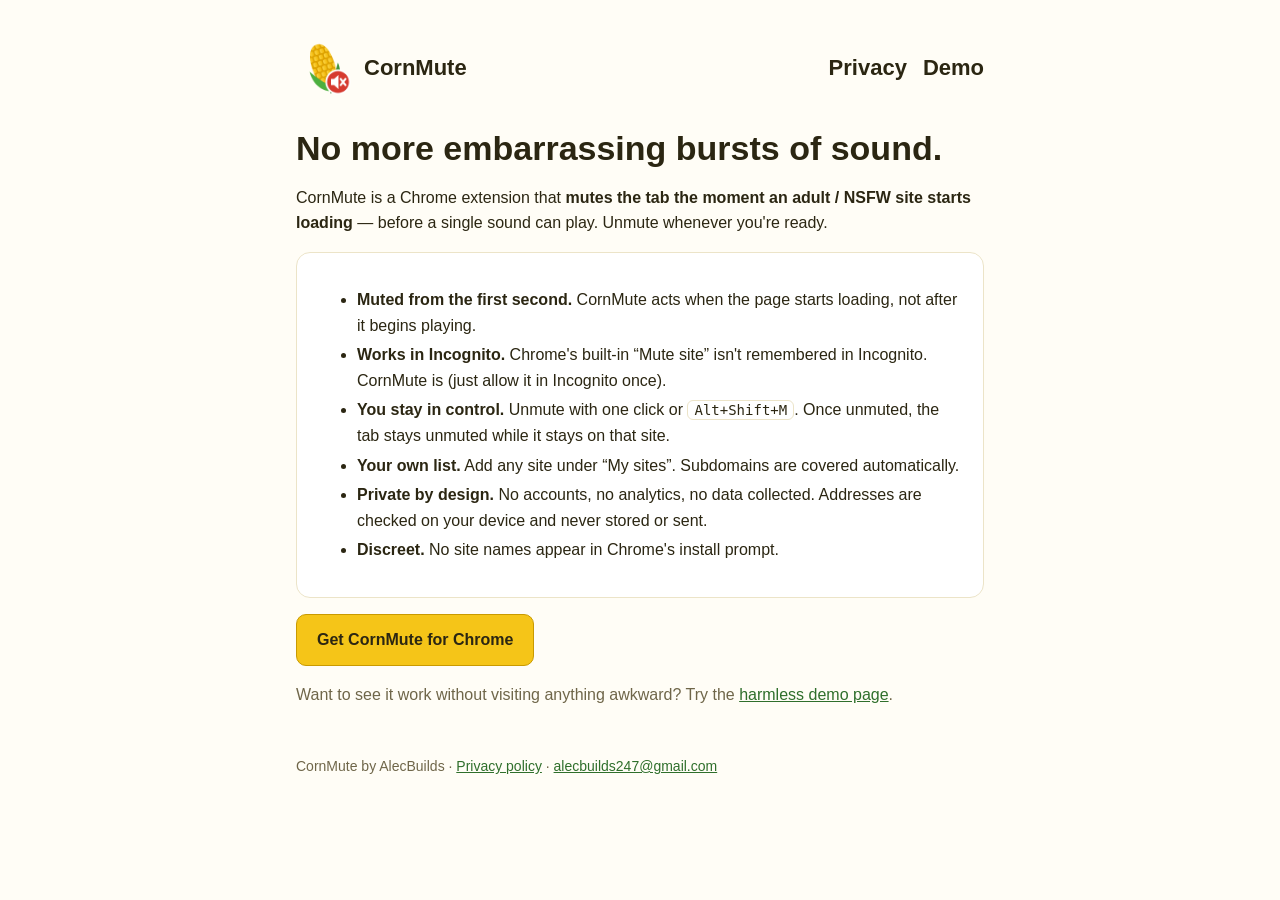
==== index.html @ ad5e20b4 "Add files via upload" ====
<!doctype html>
<html lang="en">
<head>
<meta charset="utf-8"><meta name="viewport" content="width=device-width, initial-scale=1">
<title>CornMute – Auto-Mute for NSFW Sites</title>
<meta name="description" content="CornMute is a Chrome extension that mutes the tab the moment an adult / NSFW site starts loading, before any sound plays.">
<link rel="icon" href="favicon.png"><link rel="stylesheet" href="style.css">
</head>
<body><main>
<header class="top"><img src="icon128.png" alt="CornMute icon"><a href="./">CornMute</a>
  <nav><a href="privacy.html">Privacy</a><a href="demo.html">Demo</a></nav></header>

<h1>No more embarrassing bursts of sound.</h1>
<p>CornMute is a Chrome extension that <b>mutes the tab the moment an adult / NSFW site starts loading</b> — before a single sound can play. Unmute whenever you're ready.</p>

<div class="card">
  <ul>
    <li><b>Muted from the first second.</b> CornMute acts when the page starts loading, not after it begins playing.</li>
    <li><b>Works in Incognito.</b> Chrome's built-in “Mute site” isn't remembered in Incognito. CornMute is (just allow it in Incognito once).</li>
    <li><b>You stay in control.</b> Unmute with one click or <kbd>Alt+Shift+M</kbd>. Once unmuted, the tab stays unmuted while it stays on that site.</li>
    <li><b>Your own list.</b> Add any site under “My sites”. Subdomains are covered automatically.</li>
    <li><b>Private by design.</b> No accounts, no analytics, no data collected. Addresses are checked on your device and never stored or sent.</li>
    <li><b>Discreet.</b> No site names appear in Chrome's install prompt.</li>
  </ul>
</div>

<p><a class="btn" href="https://chromewebstore.google.com/search/CornMute">Get CornMute for Chrome</a></p>
<p class="muted">Want to see it work without visiting anything awkward? Try the <a href="demo.html">harmless demo page</a>.</p>

<footer>CornMute by AlecBuilds · <a href="privacy.html">Privacy policy</a> · <a href="mailto:alecbuilds247@gmail.com">alecbuilds247@gmail.com</a></footer>
</main></body></html>
---- style.css ----
:root { --bg:#fffdf6; --card:#fff; --text:#2b2612; --muted:#6f6649; --line:#ece4c8; --corn:#f5c518; --corn-dark:#c99a00; --accent:#2f6f2b; }
@media (prefers-color-scheme: dark) { :root { --bg:#1d1b14; --card:#27241a; --text:#f4efdc; --muted:#b8ae8a; --line:#3b3625; --accent:#8fd18a; } }
* { box-sizing: border-box; }
body { margin:0; background:var(--bg); color:var(--text); font:16px/1.6 -apple-system,BlinkMacSystemFont,"Segoe UI",Roboto,Helvetica,Arial,sans-serif; }
main { max-width: 720px; margin: 0 auto; padding: 40px 16px 64px; }
header.top { display:flex; align-items:center; gap:12px; }
header.top img { width:56px; height:56px; }
header.top a { color: inherit; text-decoration: none; font-weight: 800; font-size: 22px; }
nav { margin-left:auto; display:flex; gap:16px; font-size:15px; }
a { color: var(--accent); }
h1 { font-size: 34px; line-height:1.2; margin: 32px 0 12px; }
h2 { margin-top: 32px; }
.card { background:var(--card); border:1px solid var(--line); border-radius:14px; padding:18px 20px; margin:16px 0; }
.btn { display:inline-block; background:var(--corn); border:1px solid var(--corn-dark); color:#2b2612; font-weight:700; padding:12px 20px; border-radius:10px; text-decoration:none; font-size:16px; cursor:pointer; }
.muted { color: var(--muted); }
code, kbd { font: 14px ui-monospace, Menlo, monospace; background: var(--card); border:1px solid var(--line); border-radius:6px; padding:1px 6px; }
footer { margin-top: 48px; font-size: 14px; color: var(--muted); }
ul li { margin: 4px 0; }
@media (max-width: 520px) { nav { gap: 10px; font-size: 14px; } h1 { font-size: 28px; } }
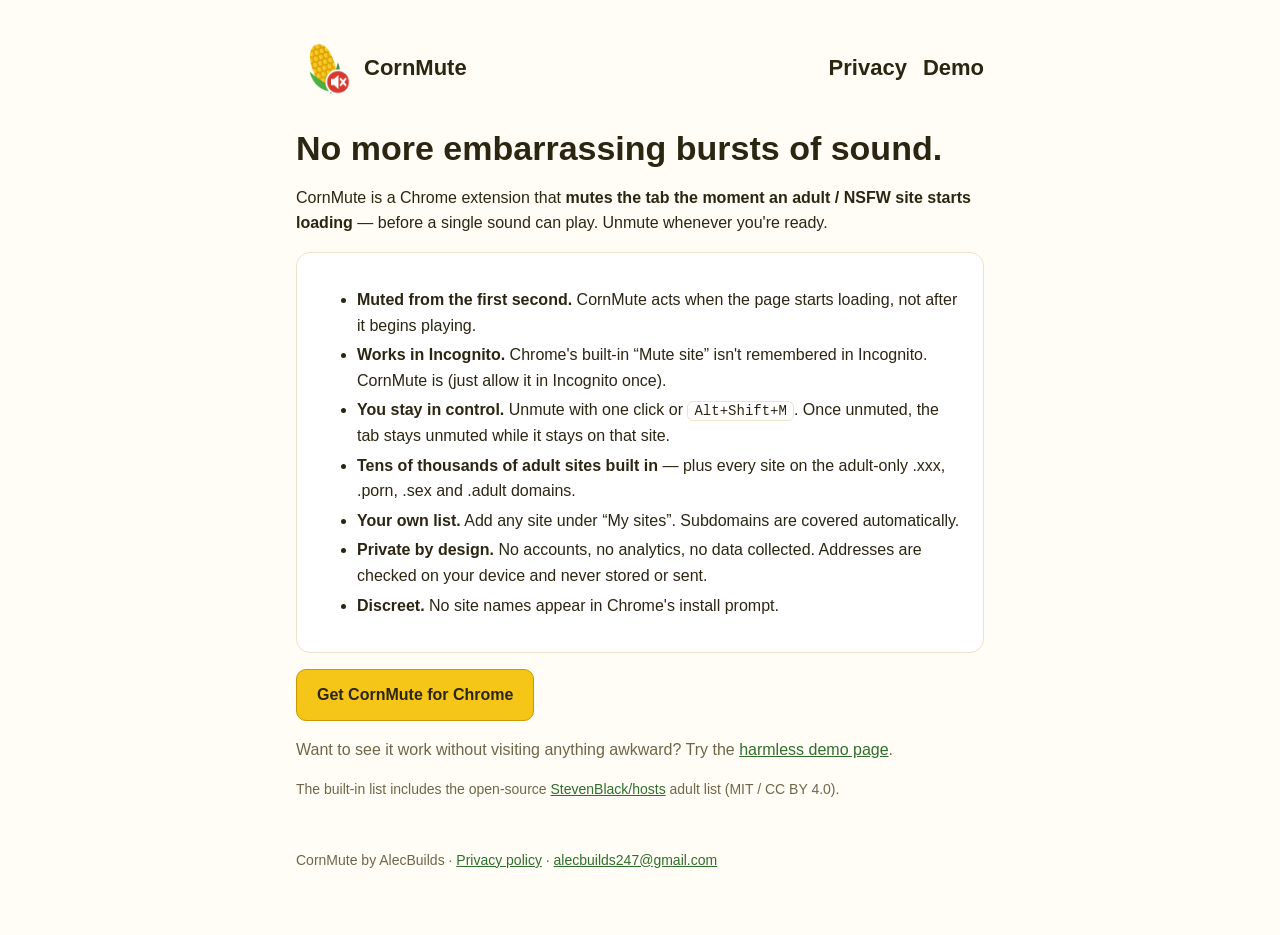
==== commit e2e4f32c: "Add files via upload" ====
--- a/index.html
+++ b/index.html
@@ -18,6 +18,7 @@
     <li><b>Muted from the first second.</b> CornMute acts when the page starts loading, not after it begins playing.</li>
     <li><b>Works in Incognito.</b> Chrome's built-in “Mute site” isn't remembered in Incognito. CornMute is (just allow it in Incognito once).</li>
     <li><b>You stay in control.</b> Unmute with one click or <kbd>Alt+Shift+M</kbd>. Once unmuted, the tab stays unmuted while it stays on that site.</li>
+    <li><b>Tens of thousands of adult sites built in</b> — plus every site on the adult-only .xxx, .porn, .sex and .adult domains.</li>
     <li><b>Your own list.</b> Add any site under “My sites”. Subdomains are covered automatically.</li>
     <li><b>Private by design.</b> No accounts, no analytics, no data collected. Addresses are checked on your device and never stored or sent.</li>
     <li><b>Discreet.</b> No site names appear in Chrome's install prompt.</li>
@@ -27,5 +28,6 @@
 <p><a class="btn" href="https://chromewebstore.google.com/search/CornMute">Get CornMute for Chrome</a></p>
 <p class="muted">Want to see it work without visiting anything awkward? Try the <a href="demo.html">harmless demo page</a>.</p>
 
+<p class="muted" style="font-size:14px">The built-in list includes the open-source <a href="https://github.com/StevenBlack/hosts">StevenBlack/hosts</a> adult list (MIT / CC BY 4.0).</p>
 <footer>CornMute by AlecBuilds · <a href="privacy.html">Privacy policy</a> · <a href="mailto:alecbuilds247@gmail.com">alecbuilds247@gmail.com</a></footer>
 </main></body></html>
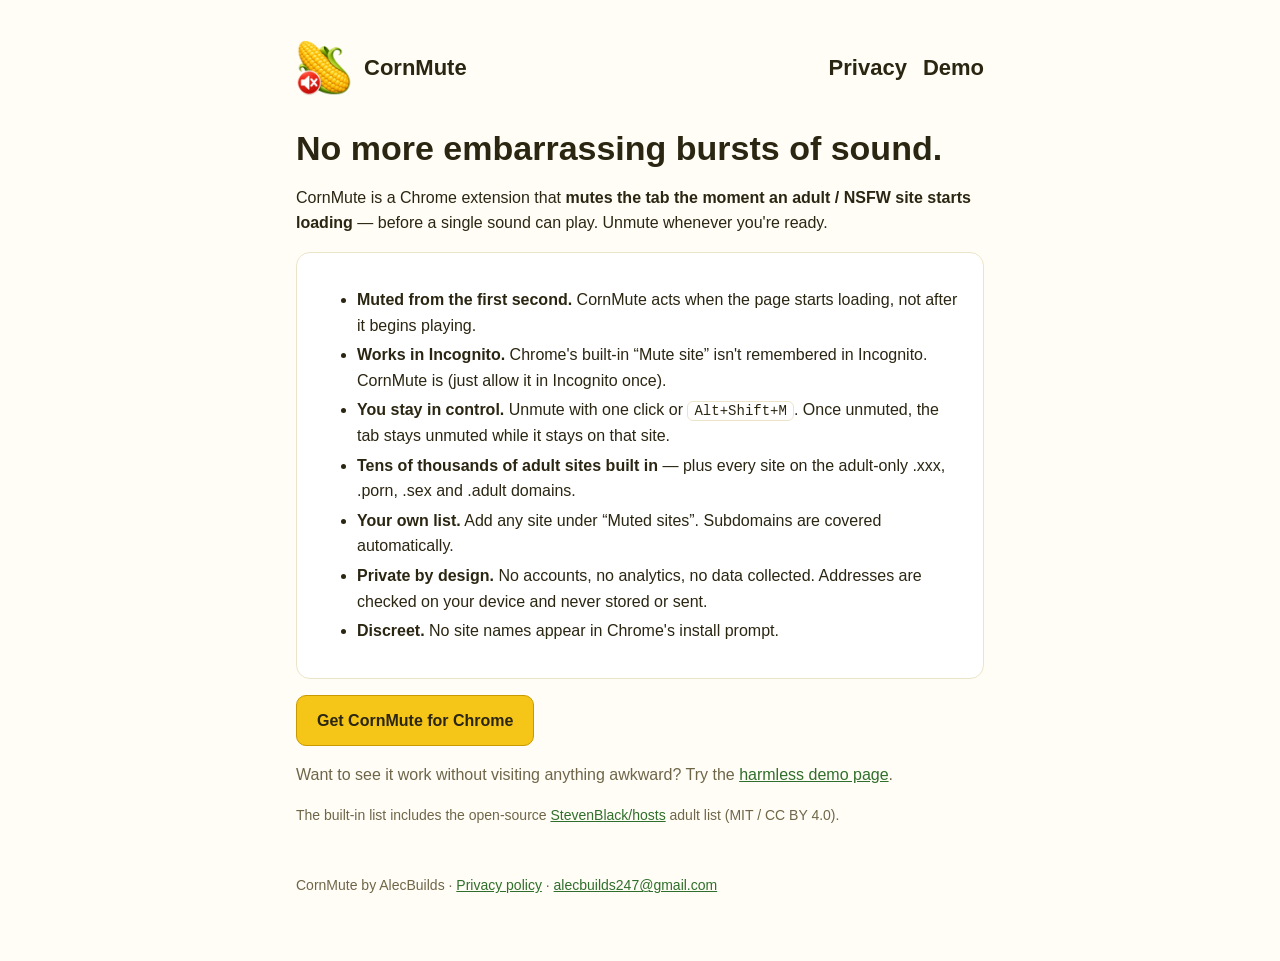
==== commit 329df263: "Add files via upload" ====
--- a/index.html
+++ b/index.html
@@ -19,7 +19,7 @@
     <li><b>Works in Incognito.</b> Chrome's built-in “Mute site” isn't remembered in Incognito. CornMute is (just allow it in Incognito once).</li>
     <li><b>You stay in control.</b> Unmute with one click or <kbd>Alt+Shift+M</kbd>. Once unmuted, the tab stays unmuted while it stays on that site.</li>
     <li><b>Tens of thousands of adult sites built in</b> — plus every site on the adult-only .xxx, .porn, .sex and .adult domains.</li>
-    <li><b>Your own list.</b> Add any site under “My sites”. Subdomains are covered automatically.</li>
+    <li><b>Your own list.</b> Add any site under “Muted sites”. Subdomains are covered automatically.</li>
     <li><b>Private by design.</b> No accounts, no analytics, no data collected. Addresses are checked on your device and never stored or sent.</li>
     <li><b>Discreet.</b> No site names appear in Chrome's install prompt.</li>
   </ul>
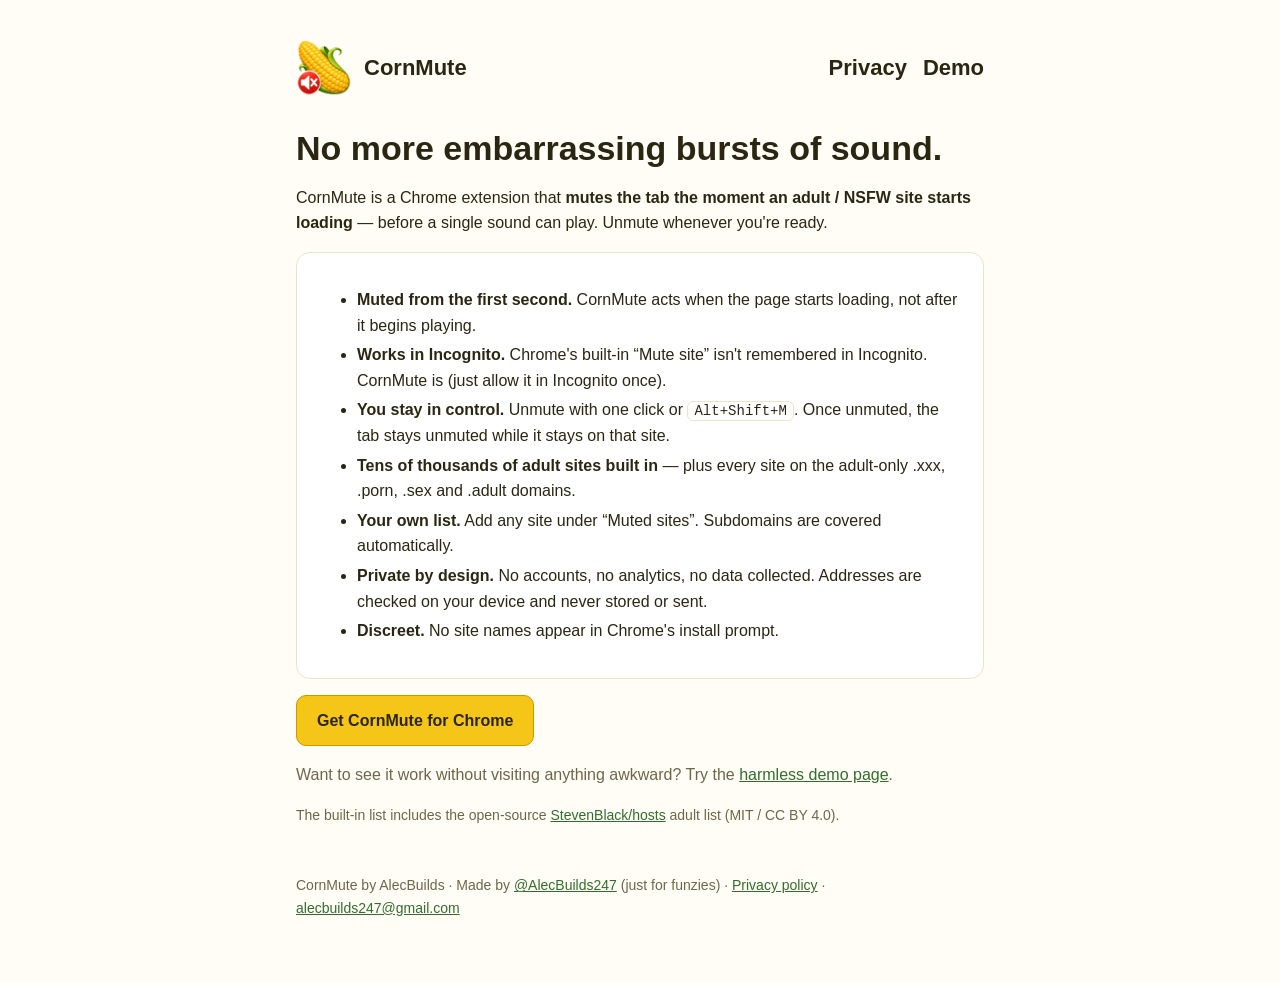
==== commit 5c67d146: "Add files via upload" ====
--- a/index.html
+++ b/index.html
@@ -25,9 +25,11 @@
   </ul>
 </div>
 
-<p><a class="btn" href="https://chromewebstore.google.com/search/CornMute">Get CornMute for Chrome</a></p>
+<p><a class="btn" href="https://chromewebstore.google.com/search/CornMute">Get CornMute for Chrome</a>
+  <a class="btn" data-review hidden target="_blank" rel="noopener" style="background:transparent">Leave a review ★</a></p>
 <p class="muted">Want to see it work without visiting anything awkward? Try the <a href="demo.html">harmless demo page</a>.</p>
 
 <p class="muted" style="font-size:14px">The built-in list includes the open-source <a href="https://github.com/StevenBlack/hosts">StevenBlack/hosts</a> adult list (MIT / CC BY 4.0).</p>
-<footer>CornMute by AlecBuilds · <a href="privacy.html">Privacy policy</a> · <a href="mailto:alecbuilds247@gmail.com">alecbuilds247@gmail.com</a></footer>
+<footer>CornMute by AlecBuilds · Made by <a href="https://x.com/AlecBuilds247" target="_blank" rel="noopener">@AlecBuilds247</a> (just for funzies) · <a href="privacy.html">Privacy policy</a> · <a href="mailto:alecbuilds247@gmail.com">alecbuilds247@gmail.com</a></footer>
+<script src="config.js"></script>
 </main></body></html>
--- a/style.css
+++ b/style.css
@@ -1,6 +1,7 @@
 :root { --bg:#fffdf6; --card:#fff; --text:#2b2612; --muted:#6f6649; --line:#ece4c8; --corn:#f5c518; --corn-dark:#c99a00; --accent:#2f6f2b; }
 @media (prefers-color-scheme: dark) { :root { --bg:#1d1b14; --card:#27241a; --text:#f4efdc; --muted:#b8ae8a; --line:#3b3625; --accent:#8fd18a; } }
 * { box-sizing: border-box; }
+[hidden] { display: none !important; }
 body { margin:0; background:var(--bg); color:var(--text); font:16px/1.6 -apple-system,BlinkMacSystemFont,"Segoe UI",Roboto,Helvetica,Arial,sans-serif; }
 main { max-width: 720px; margin: 0 auto; padding: 40px 16px 64px; }
 header.top { display:flex; align-items:center; gap:12px; }
